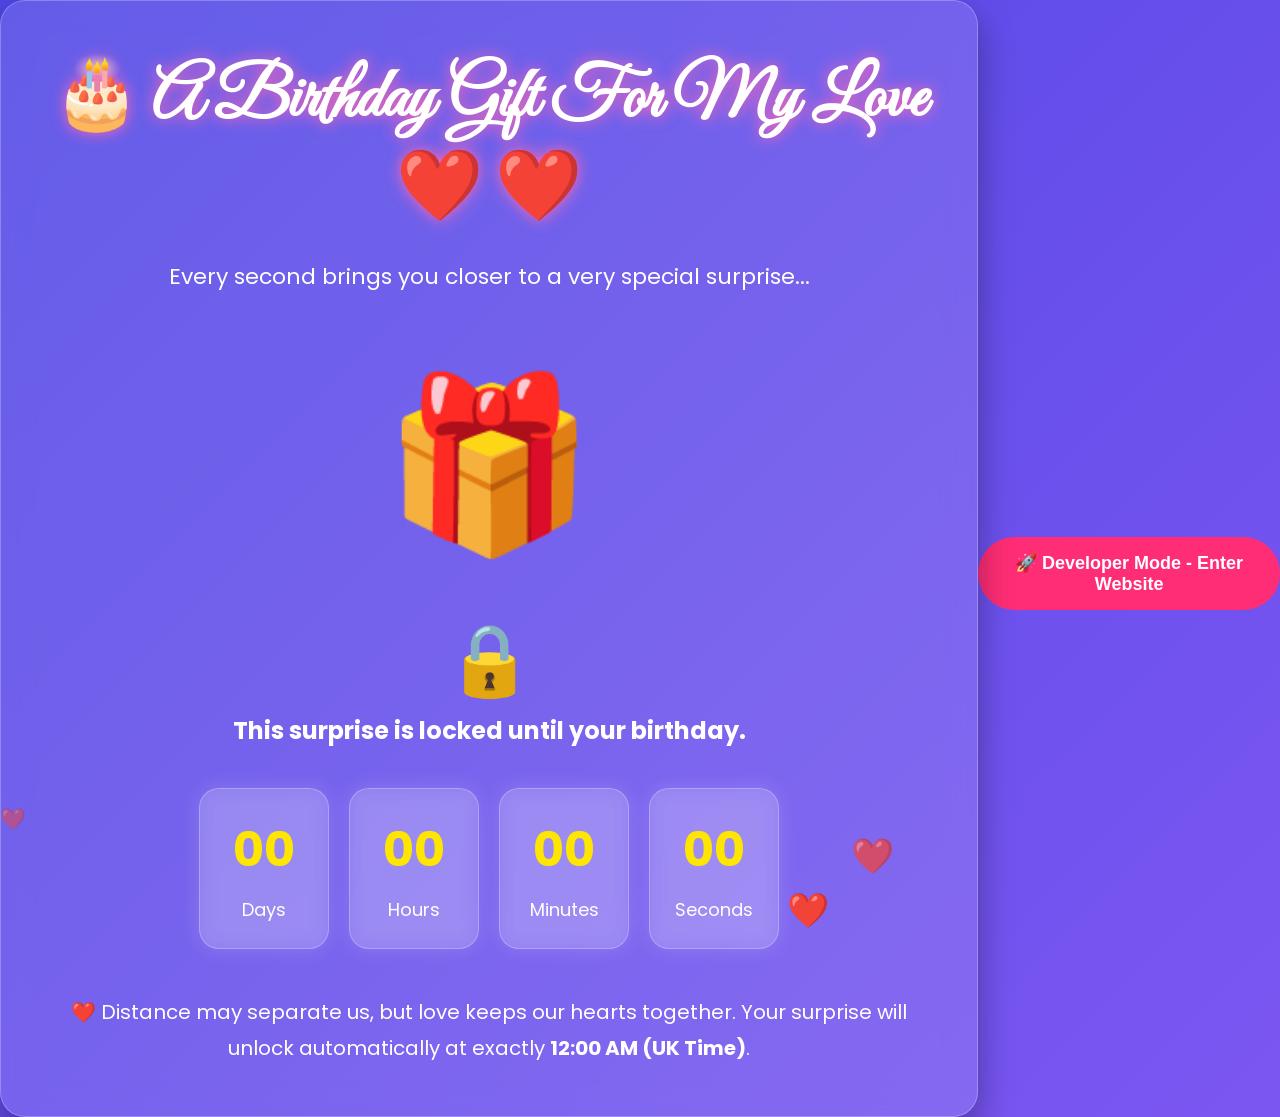
==== index.html @ 4c018142 "Add files via upload" ====
<!DOCTYPE html>
<html lang="en">

<head>

<meta charset="UTF-8">

<meta name="viewport" content="width=device-width, initial-scale=1.0">

<title>Birthday Surprise ❤️</title>

<link rel="stylesheet" href="css/style.css">
<link rel="stylesheet" href="css/animations.css">
<link rel="stylesheet" href="css/index.css">

<link href="https://fonts.googleapis.com/css2?family=Great+Vibes&family=Poppins:wght@300;400;600;700&display=swap" rel="stylesheet">

</head>

<body>

<!-- Floating Hearts -->

<div class="hearts">

<span>❤️</span>
<span>💕</span>
<span>💖</span>
<span>💝</span>
<span>💗</span>

</div>

<!-- Main Container -->

<div class="container">

<h1 class="title">

🎂 A Birthday Gift For My Love ❤️

</h1>

<p class="subtitle">

Every second brings you closer to a very special surprise...

</p>

<!-- Gift -->

<div id="giftBox">

🎁

</div>

<!-- Lock -->

<div id="lock">

🔒

</div>

<h2>

This surprise is locked until your birthday.

</h2>

<!-- Countdown -->

<div class="countdown">

<div class="time">

<span id="days">00</span>

<p>Days</p>

</div>

<div class="time">

<span id="hours">00</span>

<p>Hours</p>

</div>

<div class="time">

<span id="minutes">00</span>

<p>Minutes</p>

</div>

<div class="time">

<span id="seconds">00</span>

<p>Seconds</p>

</div>

</div>

<p class="message">

❤️ Distance may separate us,

but love keeps our hearts together.

Your surprise will unlock automatically

at exactly

<b>12:00 AM (UK Time)</b>.

</p>

</div>

<!-- Hidden Unlock Screen -->

<div id="unlockScreen">

<h1>

🎉 Happy Birthday My Love ❤️

</h1>

<h2>

Your surprise is now unlocked!

</h2>

<div class="unlockGift">

🎁✨

</div>

<p>

Loading your birthday surprise...

</p>

</div>

<script src="js/main.js"></script>

<script src="js/countdown.js"></script>





<a href="welcome.html">
    <button class="startBtn" style="margin-top:30px;">
        🚀 Developer Mode - Enter Website
    </button>
</a>






</body>

</html>
---- css/style.css ----
/* ===========================
   Google Font
=========================== */
@import url('https://fonts.googleapis.com/css2?family=Poppins:wght@300;400;500;700&family=Great+Vibes&display=swap');

/* ===========================
   Reset
=========================== */
*{
    margin:0;
    padding:0;
    box-sizing:border-box;
}

/* ===========================
   Body
=========================== */
body{

    font-family:'Poppins',sans-serif;

    min-height:100vh;

    display:flex;
    justify-content:center;
    align-items:center;

    overflow:hidden;

    background:linear-gradient(-45deg,#ff4e8a,#ff7eb3,#8b5cf6,#4f46e5);

    background-size:400% 400%;

    animation:gradientBG 15s ease infinite;

    color:white;

    position:relative;

}

/* ===========================
   Main Card
=========================== */

.container{

    width:90%;
    max-width:800px;

    text-align:center;

    padding:50px;

    border-radius:25px;

    background:rgba(255,255,255,.12);

    backdrop-filter:blur(15px);

    border:1px solid rgba(255,255,255,.25);

    box-shadow:0 15px 35px rgba(0,0,0,.35);

    z-index:10;

}

/* ===========================
   Headings
=========================== */

.top-text{

    font-size:28px;

    margin-bottom:15px;

    font-weight:600;

}

.title{

    font-family:'Great Vibes',cursive;

    font-size:70px;

    margin-bottom:20px;

    color:#fff;

    text-shadow:0 0 15px rgba(255,255,255,.7);

}

.subtitle{

    font-size:20px;

    line-height:1.8;

    margin-bottom:30px;

}

/* ===========================
   Cake
=========================== */

.cake{

    font-size:90px;

    margin:20px 0;

}

/* ===========================
   Quote
=========================== */

.quote{

    font-style:italic;

    font-size:20px;

    margin:25px 0;

    color:#ffe7f2;

}

/* ===========================
   Buttons
=========================== */

.buttons{

    display:flex;

    justify-content:center;

    gap:20px;

    flex-wrap:wrap;

    margin-top:30px;

}

button{

    cursor:pointer;

    border:none;

    padding:15px 30px;

    border-radius:50px;

    font-size:18px;

    font-weight:bold;

    transition:.3s;

}

/* Music Button */

#musicBtn{

    background:#ffffff;

    color:#ff2d75;

}

#musicBtn:hover{

    transform:translateY(-5px);

    box-shadow:0 10px 20px rgba(255,255,255,.35);

}

/* Start Button */

.startBtn{

    background:#ff2d75;

    color:white;

}

.startBtn:hover{

    background:#ff0055;

    transform:translateY(-5px);

    box-shadow:0 12px 25px rgba(255,0,90,.45);

}

/* Remove link underline */

a{

    text-decoration:none;

}

/* ===========================
   Footer
=========================== */

footer{

    position:absolute;

    bottom:20px;

    width:100%;

    text-align:center;

    font-size:16px;

    color:#f5f5f5;

}

/* ===========================
   Hearts
=========================== */

.hearts{

    position:absolute;

    width:100%;

    height:100%;

    overflow:hidden;

    pointer-events:none;

}

.hearts span{

    position:absolute;

    bottom:-50px;

    font-size:25px;

    animation:floatHeart linear infinite;

}

.hearts span:nth-child(1){left:5%;animation-duration:12s;}
.hearts span:nth-child(2){left:15%;animation-duration:10s;}
.hearts span:nth-child(3){left:30%;animation-duration:14s;}
.hearts span:nth-child(4){left:45%;animation-duration:11s;}
.hearts span:nth-child(5){left:60%;animation-duration:13s;}
.hearts span:nth-child(6){left:75%;animation-duration:9s;}
.hearts span:nth-child(7){left:88%;animation-duration:15s;}
.hearts span:nth-child(8){left:95%;animation-duration:12s;}

/* ===========================
   Stars
=========================== */

.stars{

    position:absolute;

    inset:0;

    background-image:
    radial-gradient(white 1px,transparent 1px);

    background-size:40px 40px;

    opacity:.35;

}

/* ===========================
   Animations
=========================== */

@keyframes gradientBG{

    0%{

        background-position:0% 50%;

    }

    50%{

        background-position:100% 50%;

    }

    100%{

        background-position:0% 50%;

    }

}

@keyframes floatHeart{

    0%{

        transform:translateY(0) rotate(0deg);

        opacity:0;

    }

    20%{

        opacity:1;

    }

    100%{

        transform:translateY(-120vh) rotate(360deg);

        opacity:0;

    }

}

/* ===========================
   Responsive
=========================== */

@media(max-width:768px){

    .container{

        padding:30px 20px;

    }

    .title{

        font-size:48px;

    }

    .subtitle{

        font-size:17px;

    }

    .cake{

        font-size:70px;

    }

    button{

        width:100%;

    }

    .buttons{

        flex-direction:column;

    }

}
---- css/animations.css ----
/* ===================================
   Fade In Animation
=================================== */

.container{
    animation:fadeIn 2s ease;
}

@keyframes fadeIn{

    from{
        opacity:0;
        transform:translateY(40px);
    }

    to{
        opacity:1;
        transform:translateY(0);
    }

}


/* ===================================
   Glowing Title
=================================== */

.title{

    animation:titleGlow 3s ease-in-out infinite;

}

@keyframes titleGlow{

    0%{

        text-shadow:
        0 0 10px white,
        0 0 20px pink,
        0 0 30px deeppink;

    }

    50%{

        text-shadow:
        0 0 25px white,
        0 0 40px hotpink,
        0 0 60px red;

    }

    100%{

        text-shadow:
        0 0 10px white,
        0 0 20px pink,
        0 0 30px deeppink;

    }

}


/* ===================================
   Floating Cake
=================================== */

.cake{

    animation:cakeFloat 3s ease-in-out infinite;

}

@keyframes cakeFloat{

    0%{

        transform:translateY(0);

    }

    50%{

        transform:translateY(-18px);

    }

    100%{

        transform:translateY(0);

    }

}


/* ===================================
   Top Text
=================================== */

.top-text{

    animation:slideTop 1.5s ease;

}

@keyframes slideTop{

    from{

        transform:translateY(-50px);

        opacity:0;

    }

    to{

        transform:translateY(0);

        opacity:1;

    }

}


/* ===================================
   Subtitle
=================================== */

.subtitle{

    animation:fadeText 3s ease;

}

@keyframes fadeText{

    from{

        opacity:0;

    }

    to{

        opacity:1;

    }

}


/* ===================================
   Quote Animation
=================================== */

.quote{

    animation:quoteGlow 4s infinite;

}

@keyframes quoteGlow{

    0%{

        opacity:.8;

    }

    50%{

        opacity:1;

        transform:scale(1.03);

    }

    100%{

        opacity:.8;

    }

}


/* ===================================
   Buttons
=================================== */

button{

    animation:buttonAppear 2.5s ease;

}

@keyframes buttonAppear{

    from{

        opacity:0;

        transform:translateY(40px);

    }

    to{

        opacity:1;

        transform:translateY(0);

    }

}

button:hover{

    animation:pulse .7s infinite;

}

@keyframes pulse{

    0%{

        transform:scale(1);

    }

    50%{

        transform:scale(1.08);

    }

    100%{

        transform:scale(1);

    }

}


/* ===================================
   Footer
=================================== */

footer{

    animation:footerFade 4s ease;

}

@keyframes footerFade{

    from{

        opacity:0;

    }

    to{

        opacity:1;

    }

}


/* ===================================
   Twinkling Stars
=================================== */

.stars{

    animation:twinkle 5s linear infinite;

}

@keyframes twinkle{

    0%{

        opacity:.2;

    }

    50%{

        opacity:.6;

    }

    100%{

        opacity:.2;

    }

}


/* ===================================
   Floating Hearts
=================================== */

.hearts span{

    animation-name:heartFloat;

}

@keyframes heartFloat{

    0%{

        transform:translateY(0) scale(.8) rotate(0deg);

        opacity:0;

    }

    15%{

        opacity:1;

    }

    50%{

        transform:translateY(-50vh) scale(1.1) rotate(180deg);

    }

    100%{

        transform:translateY(-120vh) scale(1.5) rotate(360deg);

        opacity:0;

    }

}


/* ===================================
   Continuous Heartbeat
=================================== */

.title::after{

    content:" ❤️";

    animation:heartbeat 1.2s infinite;

}

@keyframes heartbeat{

    0%{

        transform:scale(1);

    }

    25%{

        transform:scale(1.3);

    }

    50%{

        transform:scale(1);

    }

    75%{

        transform:scale(1.25);

    }

    100%{

        transform:scale(1);

    }

}
---- css/index.css ----
/* ===========================
   INDEX PAGE
=========================== */

body{

    margin:0;
    padding:0;

    font-family:'Poppins',sans-serif;

    overflow:hidden;

    display:flex;

    justify-content:center;

    align-items:center;

    min-height:100vh;

    text-align:center;

}

/* ===========================
   Main Container
=========================== */

.container{

    width:90%;
    max-width:1000px;

    z-index:5;

}

/* ===========================
   Title
=========================== */

.title{

    font-family:'Great Vibes',cursive;

    font-size:70px;

    margin-bottom:20px;

    color:white;

    text-shadow:0 0 15px hotpink;

}

.subtitle{

    font-size:22px;

    color:white;

    margin-bottom:40px;

}

/* ===========================
   Gift Box
=========================== */

#giftBox{

    font-size:170px;

    animation:giftJump 2s infinite;

    cursor:pointer;

}

/* ===========================
   Lock
=========================== */

#lock{

    font-size:70px;

    margin-top:15px;

    animation:lockGlow 1.5s infinite;

}

/* ===========================
   Countdown
=========================== */

.countdown{

    margin-top:40px;

    display:flex;

    justify-content:center;

    gap:20px;

    flex-wrap:wrap;

}

.time{

    width:130px;

    background:rgba(255,255,255,.15);

    backdrop-filter:blur(10px);

    border-radius:20px;

    padding:25px;

    border:1px solid rgba(255,255,255,.25);

    box-shadow:0 0 20px rgba(255,255,255,.15);

}

.time span{

    display:block;

    font-size:48px;

    font-weight:bold;

    color:#ffe600;

}

.time p{

    margin-top:10px;

    color:white;

    font-size:18px;

}

/* ===========================
   Bottom Message
=========================== */

.message{

    margin-top:45px;

    color:white;

    font-size:20px;

    line-height:1.8;

}

/* ===========================
   Unlock Screen
=========================== */

#unlockScreen{

    display:none;

    position:fixed;

    inset:0;

    background:linear-gradient(135deg,#ff4d88,#ff0066,#7b2ff7);

    z-index:9999;

    justify-content:center;

    align-items:center;

    flex-direction:column;

    text-align:center;

    color:white;

}

#unlockScreen h1{

    font-family:'Great Vibes',cursive;

    font-size:80px;

}

#unlockScreen h2{

    font-size:35px;

}

.unlockGift{

    font-size:180px;

    animation:giftJump 1.2s infinite;

}

#unlockScreen p{

    font-size:24px;

}

/* ===========================
   Animations
=========================== */

@keyframes giftJump{

    0%{

        transform:translateY(0);

    }

    50%{

        transform:translateY(-20px) scale(1.08);

    }

    100%{

        transform:translateY(0);

    }

}

@keyframes lockGlow{

    0%{

        transform:scale(1);

        filter:drop-shadow(0 0 5px yellow);

    }

    50%{

        transform:scale(1.15);

        filter:drop-shadow(0 0 20px gold);

    }

    100%{

        transform:scale(1);

        filter:drop-shadow(0 0 5px yellow);

    }

}

/* ===========================
   Mobile
=========================== */

@media(max-width:768px){

.title{

    font-size:50px;

}

.subtitle{

    font-size:18px;

}

#giftBox{

    font-size:120px;

}

#lock{

    font-size:50px;

}

.time{

    width:90px;

    padding:15px;

}

.time span{

    font-size:34px;

}

.message{

    font-size:16px;

}

#unlockScreen h1{

    font-size:50px;

}

.unlockGift{

    font-size:120px;

}

}
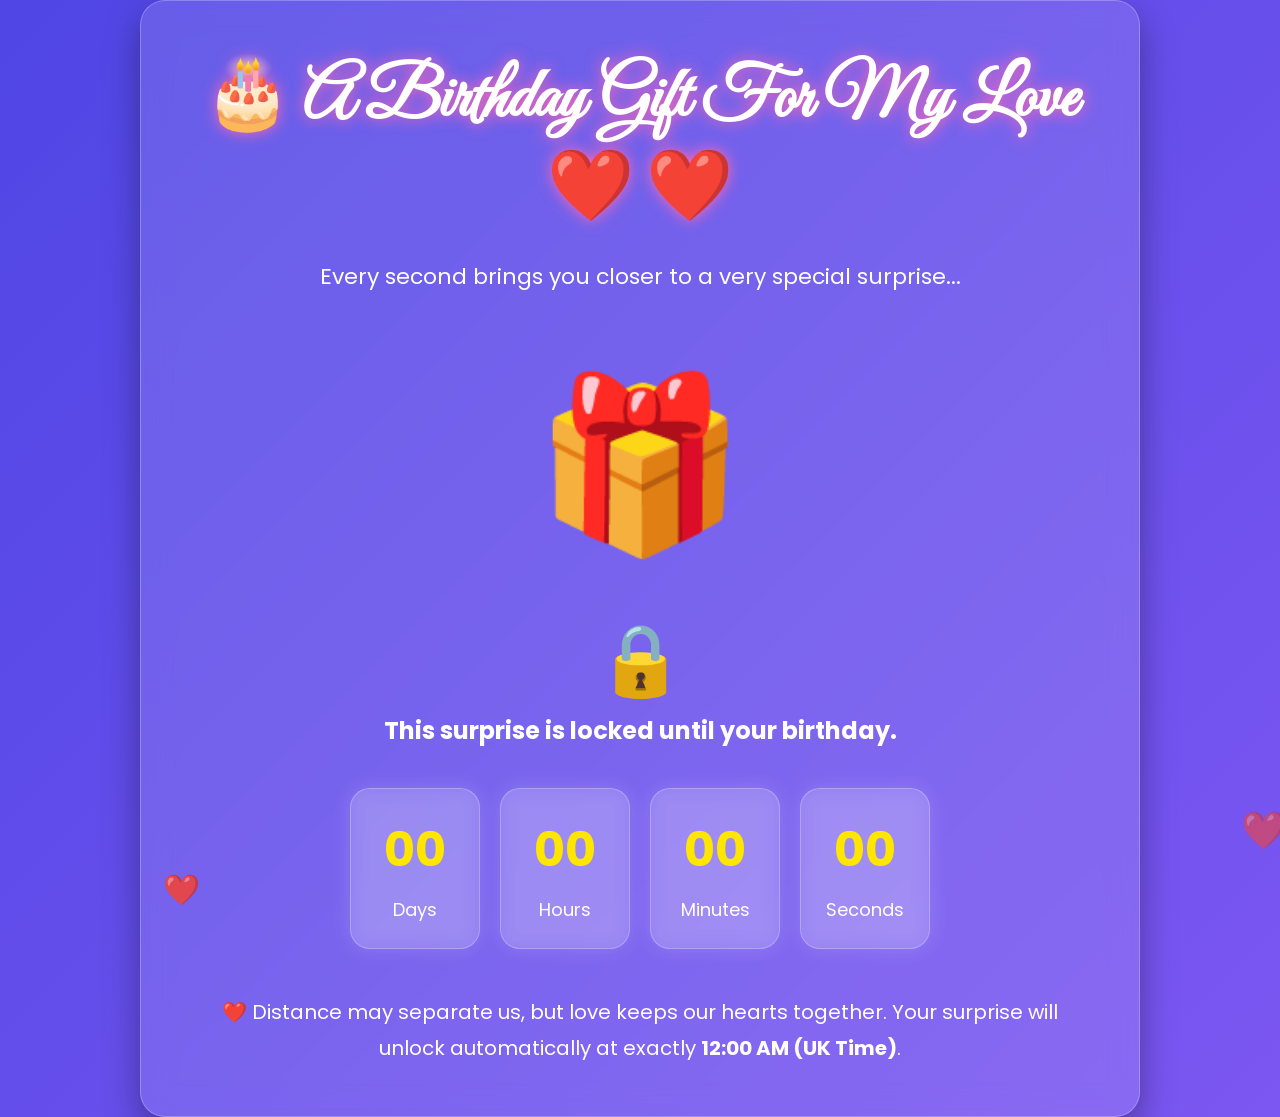
==== commit 8ecb0058: "index.html" ====
--- a/index.html
+++ b/index.html
@@ -161,11 +161,11 @@
 
 
 
-<a href="welcome.html">
+<!--<a href="welcome.html">
     <button class="startBtn" style="margin-top:30px;">
         🚀 Developer Mode - Enter Website
     </button>
-</a>
+</a>-->
 
 
 
@@ -174,4 +174,4 @@
 
 </body>
 
-</html>+</html>
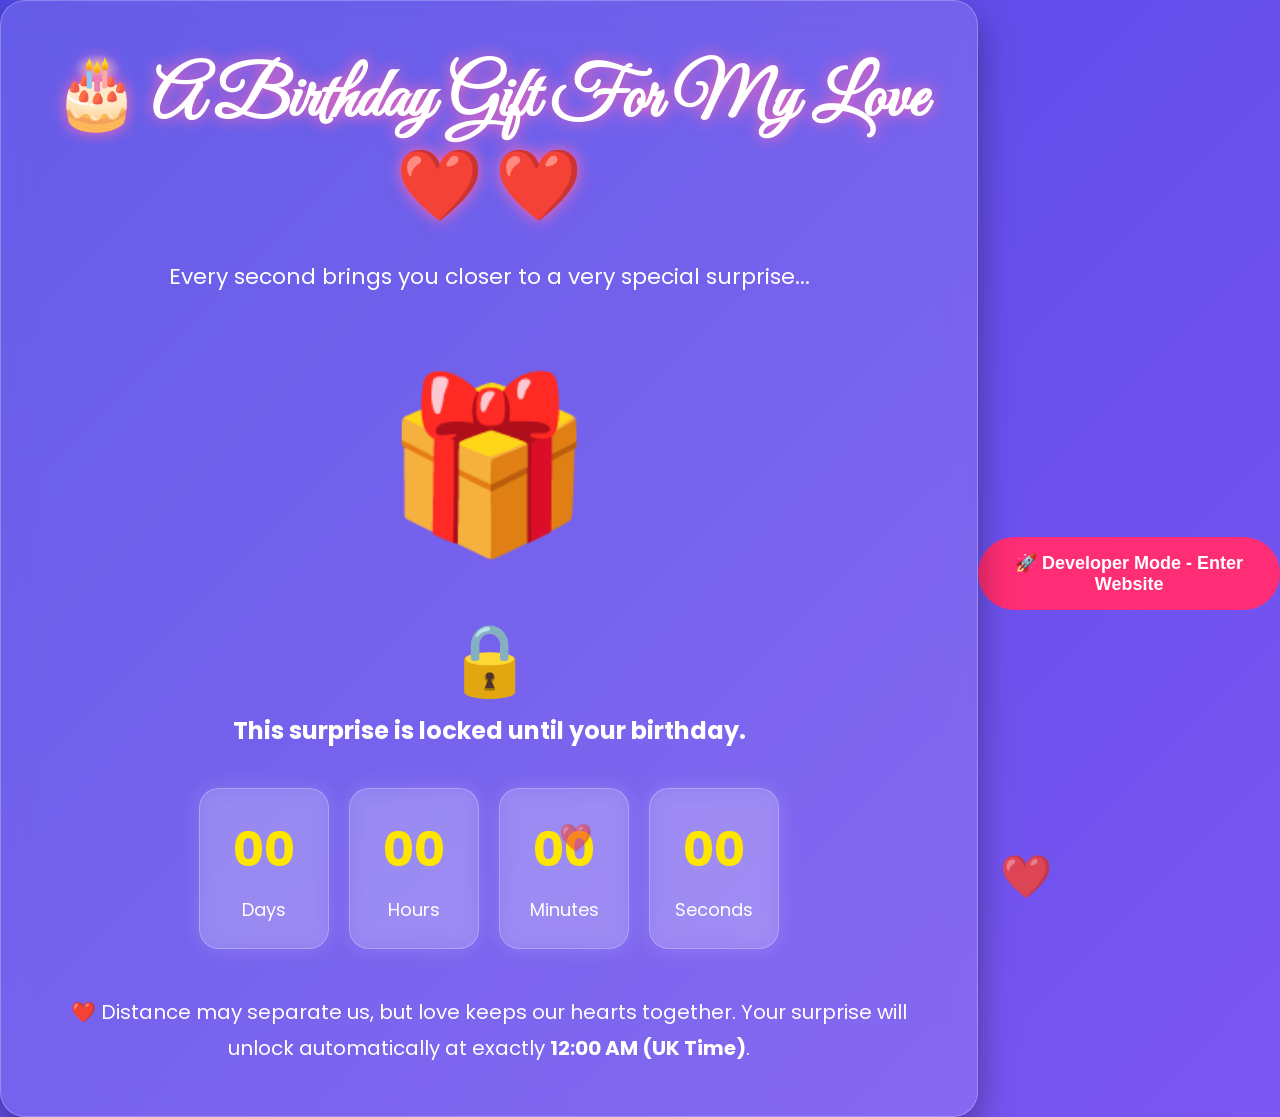
==== commit 051d2545: "index.html" ====
--- a/index.html
+++ b/index.html
@@ -161,11 +161,11 @@
 
 
 
-<!--<a href="welcome.html">
+<a href="welcome.html">
     <button class="startBtn" style="margin-top:30px;">
         🚀 Developer Mode - Enter Website
     </button>
-</a>-->
+</a>
 
 
 
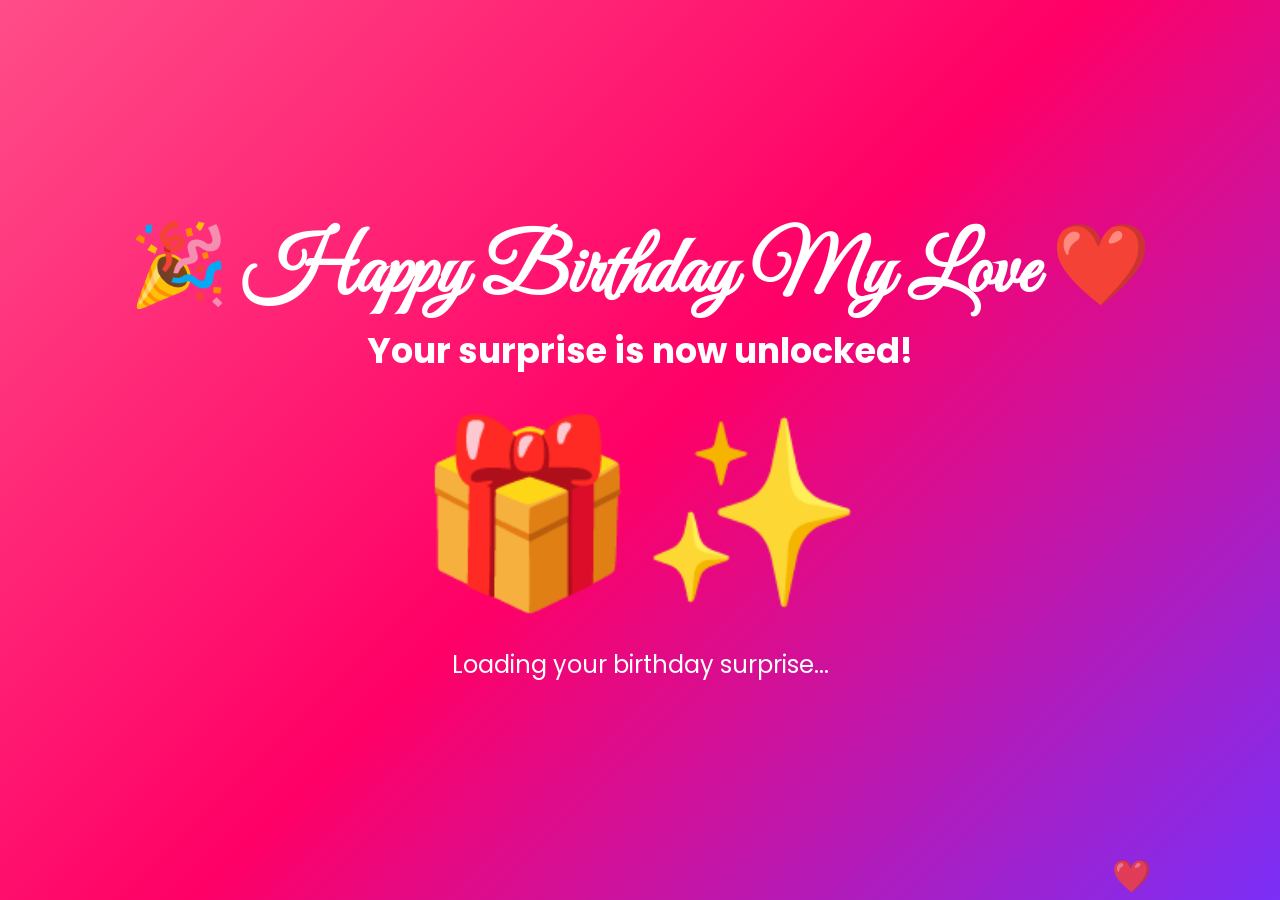
==== commit 0a736d0b: "index.html" ====
--- a/index.html
+++ b/index.html
@@ -161,11 +161,11 @@
 
 
 
-<a href="welcome.html">
+<!-- <a href="welcome.html">
     <button class="startBtn" style="margin-top:30px;">
         🚀 Developer Mode - Enter Website
     </button>
-</a>
+</a> -->
 
 
 
